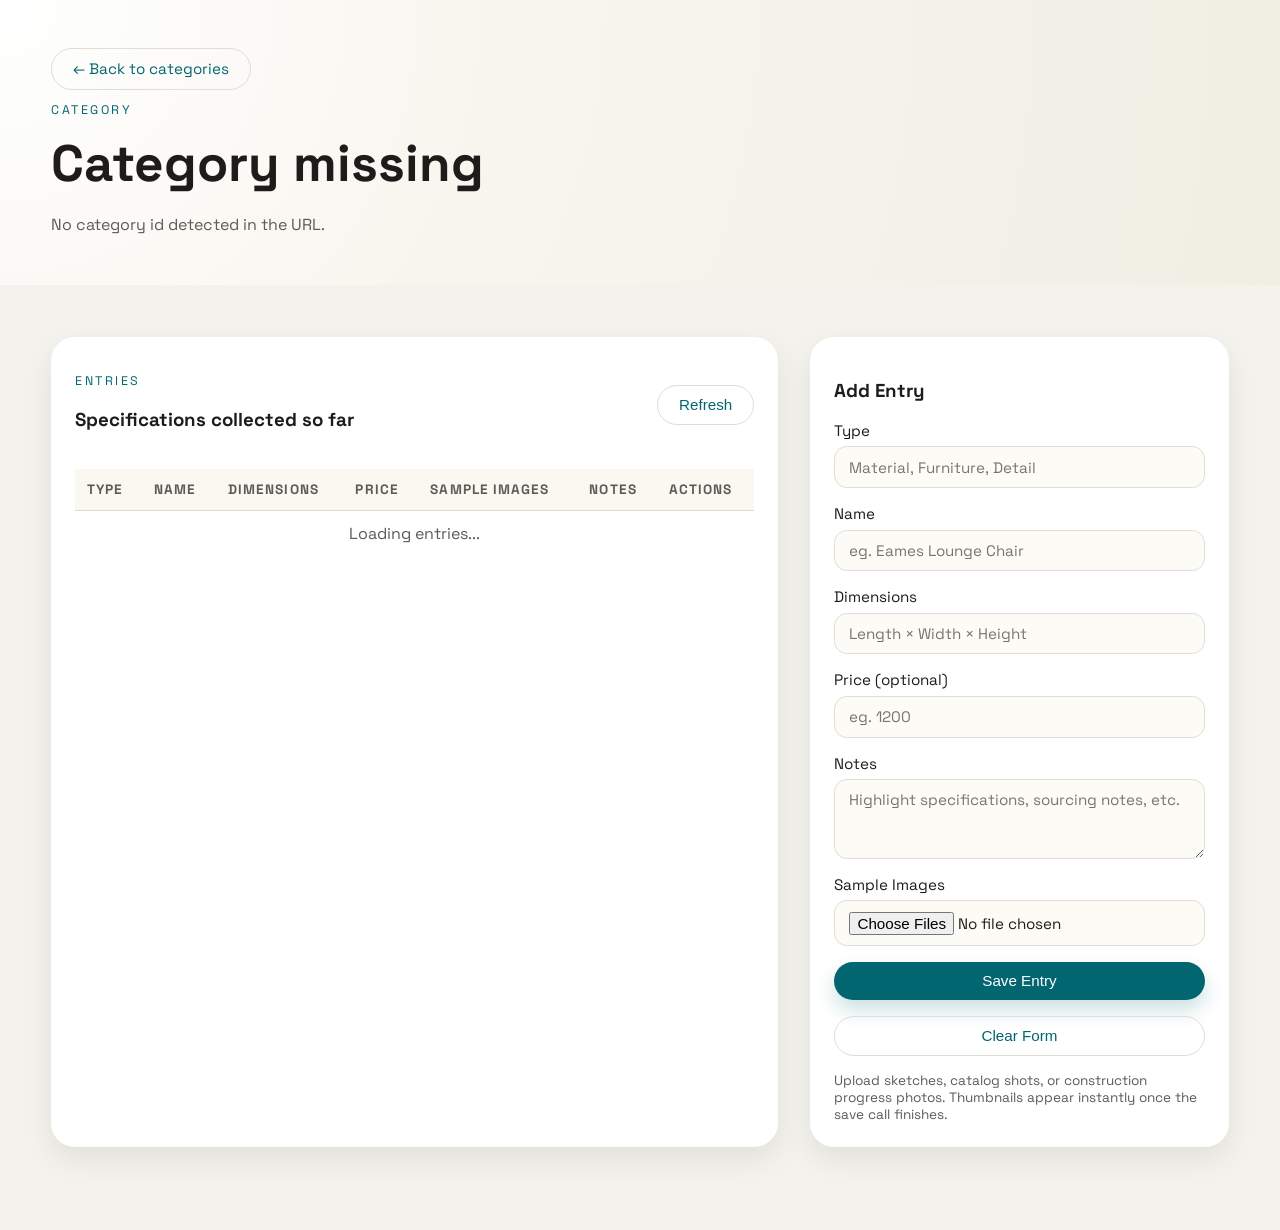
==== frontend/category.html @ 028d065e "Initials like bkend connection done, frontend dev done" ====
<!DOCTYPE html>
<html lang="en">
<head>
    <meta charset="UTF-8" />
    <meta name="viewport" content="width=device-width, initial-scale=1.0" />
    <title>Category Detail | Architecture Notes</title>
    <link rel="stylesheet" href="styles.css" />
</head>
<body data-page="category-detail">
    <header class="sub-hero">
        <div>
            <a href="./index.html" class="btn ghost">&#8592; Back to categories</a>
            <p class="eyebrow">Category</p>
            <h1 id="category-title">Loading...</h1>
            <p class="subtitle" id="category-summary">
                Fetching entries and images. Hang tight for a moment.
            </p>
        </div>
    </header>

    <main class="grid-two">
        <section class="panel">
            <div class="panel__header">
                <div>
                    <p class="eyebrow">Entries</p>
                    <h3>Specifications collected so far</h3>
                </div>
                <button id="refresh-entries" class="btn ghost">Refresh</button>
            </div>
            <div class="table-wrapper">
                <table>
                    <thead>
                        <tr>
                            <th>Type</th>
                            <th>Name</th>
                            <th>Dimensions</th>
                            <th>Price</th>
                            <th>Sample Images</th>
                            <th>Notes</th>
                            <th>Actions</th>
                        </tr>
                    </thead>
                    <tbody id="entries-table">
                        <tr>
                            <td colspan="7" class="empty-state">Loading entries...</td>
                        </tr>
                    </tbody>
                </table>
            </div>
        </section>

        <section class="panel sticky">
            <h3 id="entry-form-title">Add Entry</h3>
            <form id="entry-form" class="form__stack" enctype="multipart/form-data">
                <input type="hidden" name="entryId" id="entry-id" />
                <label>
                    Type
                    <input type="text" name="item_type" placeholder="Material, Furniture, Detail" required />
                </label>
                <label>
                    Name
                    <input type="text" name="name" placeholder="eg. Eames Lounge Chair" required />
                </label>
                <label>
                    Dimensions
                    <input type="text" name="dimensions" placeholder="Length × Width × Height" />
                </label>
                <label>
                    Price (optional)
                    <input type="number" step="0.01" name="price" placeholder="eg. 1200" />
                </label>
                <label>
                    Notes
                    <textarea name="notes" rows="3" placeholder="Highlight specifications, sourcing notes, etc."></textarea>
                </label>
                <label>
                    Sample Images
                    <input type="file" name="images" id="entry-images" accept="image/*" multiple />
                </label>
                <button type="submit" class="btn primary" id="entry-submit-btn">Save Entry</button>
                <button type="button" class="btn ghost" id="entry-cancel-btn">Clear Form</button>
                <p class="form__hint">
                    Upload sketches, catalog shots, or construction progress photos.
                    Thumbnails appear instantly once the save call finishes.
                </p>
            </form>
        </section>
    </main>

    <template id="entry-row-template">
        <tr>
            <td data-cell="type"></td>
            <td data-cell="name"></td>
            <td data-cell="dimensions"></td>
            <td data-cell="price"></td>
            <td data-cell="images"></td>
            <td data-cell="notes"></td>
            <td data-cell="actions"></td>
        </tr>
    </template>

    <template id="image-chip-template">
        <div class="image-chip">
            <img src="" alt="Entry" />
            <button type="button" class="btn icon" title="Delete image">✕</button>
        </div>
    </template>

    <div id="toast" class="toast" role="status" aria-live="polite"></div>

    <script src="app.js" type="module"></script>
</body>
</html>
---- frontend/styles.css ----
@import url("https://fonts.googleapis.com/css2?family=Space+Grotesk:wght@400;500;600&family=Inter:wght@400;500&display=swap");

:root {
    --bg: #f3f2ec;
    --panel: #ffffff;
    --accent: #026670;
    --accent-soft: #9fedd7;
    --text: #1d1c1a;
    --muted: #5d5b56;
    --border: #e0ded4;
    --shadow: 0 12px 30px rgba(0, 0, 0, 0.08);
}

* {
    box-sizing: border-box;
}

body {
    margin: 0;
    font-family: "Space Grotesk", "Inter", sans-serif;
    background: var(--bg);
    color: var(--text);
    min-height: 100vh;
}

img {
    max-width: 100%;
    display: block;
}

a {
    color: inherit;
    text-decoration: none;
}

.hero,
.sub-hero {
    display: grid;
    grid-template-columns: repeat(auto-fit, minmax(280px, 1fr));
    gap: 2rem;
    padding: 3rem clamp(1rem, 4vw, 4rem) 2rem;
    background: radial-gradient(circle at top left, #ffffff 0%, #f7f5ed 40%, #f0efe4 100%);
}

.hero__panel {
    background: var(--panel);
    padding: 2rem;
    border-radius: 1.5rem;
    box-shadow: var(--shadow);
}

.hero__content h1,
.sub-hero h1 {
    font-size: clamp(2rem, 4vw, 3.2rem);
    margin: 0.2rem 0 1rem;
}

.subtitle {
    color: var(--muted);
    line-height: 1.6;
    max-width: 60ch;
}

.muted {
    color: var(--muted);
}

.eyebrow {
    letter-spacing: 0.2em;
    text-transform: uppercase;
    font-size: 0.78rem;
    color: var(--accent);
}

main {
    padding: 1rem clamp(1rem, 4vw, 4rem) 3rem;
}

.panel {
    background: var(--panel);
    border-radius: 1.5rem;
    padding: 1.5rem;
    box-shadow: var(--shadow);
    margin-bottom: 2rem;
}

.panel__header {
    display: flex;
    justify-content: space-between;
    align-items: center;
    gap: 1rem;
    margin-bottom: 1.2rem;
}

.category-grid {
    display: grid;
    grid-template-columns: repeat(auto-fit, minmax(220px, 1fr));
    gap: 1rem;
}

.category-card {
    border: 1px solid var(--border);
    border-radius: 1rem;
    padding: 1.25rem;
    display: flex;
    justify-content: space-between;
    align-items: flex-end;
    background: #fffefa;
}

.category-card__title {
    font-size: 1.2rem;
    margin: 0 0 0.5rem;
}

.category-card__count {
    color: var(--muted);
    margin: 0;
}

.btn {
    border: none;
    border-radius: 999px;
    padding: 0.65rem 1.3rem;
    font-size: 0.95rem;
    cursor: pointer;
    transition: transform 0.15s ease, box-shadow 0.2s;
    display: inline-flex;
    align-items: center;
    justify-content: center;
    gap: 0.4rem;
}

.btn.primary {
    background: var(--accent);
    color: #ffffff;
    box-shadow: 0 10px 20px rgba(2, 102, 112, 0.2);
}

.btn.primary:hover {
    transform: translateY(-1px);
}

.btn.secondary {
    background: var(--accent-soft);
    color: #064b54;
}

.btn.ghost {
    background: transparent;
    color: var(--accent);
    border: 1px solid var(--border);
}

.btn.icon {
    border-radius: 8px;
    padding: 0.2rem 0.4rem;
    font-size: 0.85rem;
}

.form__stack {
    display: flex;
    flex-direction: column;
    gap: 1rem;
}

.form__stack label {
    display: flex;
    flex-direction: column;
    font-size: 0.95rem;
    gap: 0.4rem;
}

.form__stack input,
.form__stack textarea {
    border: 1px solid var(--border);
    border-radius: 0.8rem;
    padding: 0.65rem 0.9rem;
    font-family: inherit;
    font-size: 0.95rem;
    background: #fcfbf6;
}

.form__stack textarea {
    resize: vertical;
}

.form__hint {
    color: var(--muted);
    font-size: 0.85rem;
    margin: 0;
}

.table-wrapper {
    overflow-x: auto;
}

table {
    width: 100%;
    border-collapse: separate;
    border-spacing: 0;
}

th,
td {
    text-align: left;
    padding: 0.75rem;
    border-bottom: 1px solid var(--border);
    vertical-align: top;
}

th {
    font-size: 0.85rem;
    text-transform: uppercase;
    letter-spacing: 0.08em;
    color: var(--muted);
    background: #faf8f1;
}

tr:last-child td {
    border-bottom: none;
}

.empty-state {
    text-align: center;
    color: var(--muted);
}

.table-actions {
    display: flex;
    flex-wrap: wrap;
    gap: 0.4rem;
}

.image-chip {
    position: relative;
    border-radius: 0.8rem;
    overflow: hidden;
    margin-bottom: 0.4rem;
    max-width: 130px;
}

.image-chip img {
    width: 100%;
    height: 90px;
    object-fit: cover;
}

.image-chip .btn.icon {
    position: absolute;
    top: 4px;
    right: 4px;
    background: rgba(255, 255, 255, 0.85);
}

.toast {
    position: fixed;
    bottom: 1.5rem;
    right: 1.5rem;
    background: var(--accent);
    color: white;
    padding: 0.9rem 1.3rem;
    border-radius: 0.8rem;
    box-shadow: var(--shadow);
    opacity: 0;
    pointer-events: none;
    transition: opacity 0.3s ease, transform 0.3s ease;
    transform: translateY(10px);
}

.toast.show {
    opacity: 1;
    transform: translateY(0);
}

.grid-two {
    display: grid;
    grid-template-columns: 3fr 1.5fr;
    gap: 2rem;
    padding: clamp(1rem, 4vw, 4rem);
}

.sticky {
    position: sticky;
    top: 1.5rem;
}

@media (max-width: 960px) {
    .grid-two {
        grid-template-columns: 1fr;
    }

    .sticky {
        position: static;
    }
}
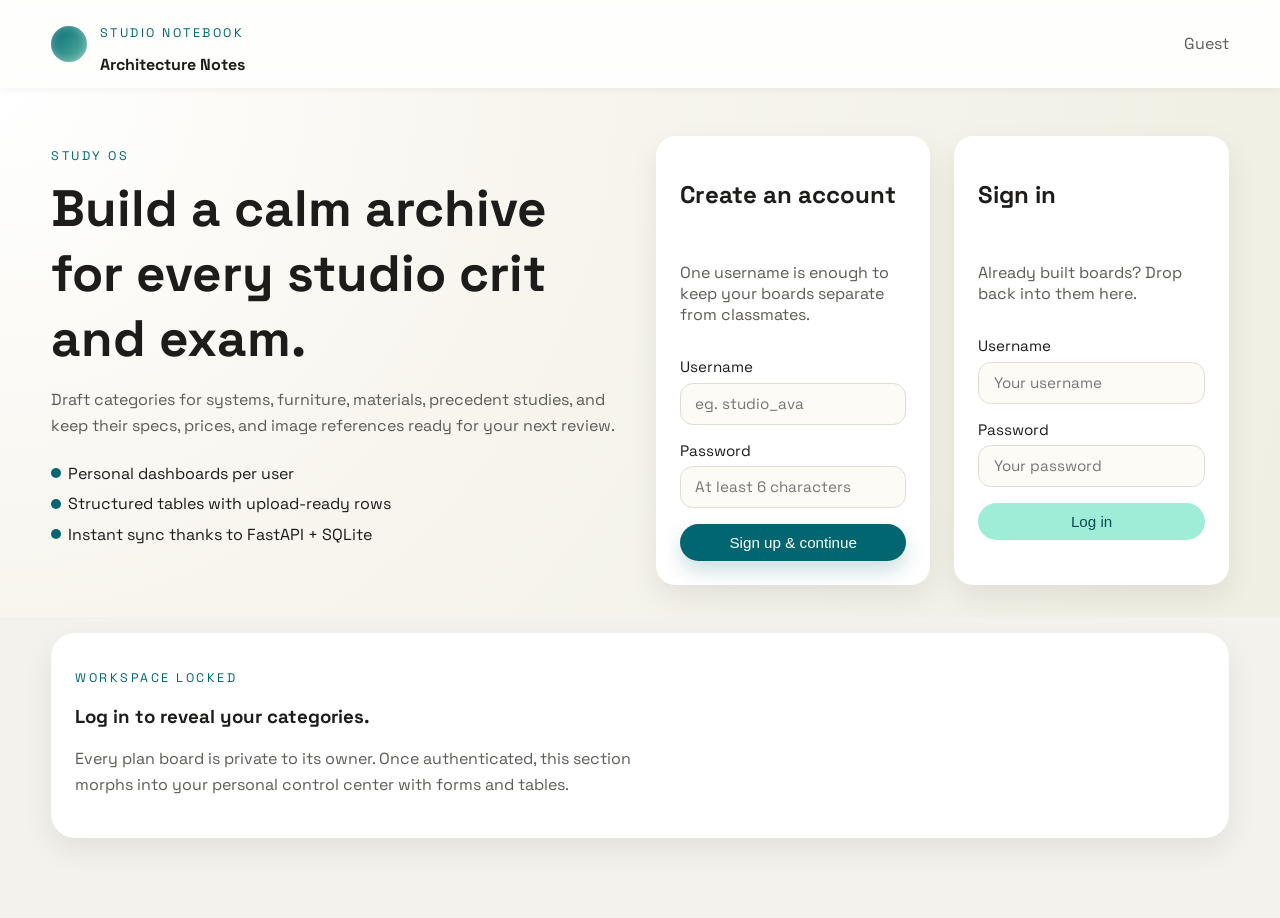
==== commit a56d10dc: "Transferring from NOTO to this repo" ====
--- a/frontend/category.html
+++ b/frontend/category.html
@@ -7,9 +7,25 @@
     <link rel="stylesheet" href="styles.css" />
 </head>
 <body data-page="category-detail">
+    <nav class="top-bar">
+        <div class="brand">
+            <span class="brand__mark"></span>
+            <div>
+                <p class="eyebrow">Studio Notebook</p>
+                <strong>Architecture Notes</strong>
+            </div>
+        </div>
+        <div class="top-bar__actions" id="nav-auth">
+            <p id="nav-username" class="muted"></p>
+            <div class="top-bar__cta">
+                <a href="./index.html" class="btn ghost">Boards</a>
+                <button id="nav-logout" class="btn ghost small">Log out</button>
+            </div>
+        </div>
+    </nav>
+
     <header class="sub-hero">
         <div>
-            <a href="./index.html" class="btn ghost">&#8592; Back to categories</a>
             <p class="eyebrow">Category</p>
             <h1 id="category-title">Loading...</h1>
             <p class="subtitle" id="category-summary">
--- a/frontend/styles.css
+++ b/frontend/styles.css
@@ -23,6 +23,44 @@
     min-height: 100vh;
 }
 
+.top-bar {
+    position: sticky;
+    top: 0;
+    z-index: 10;
+    display: flex;
+    justify-content: space-between;
+    align-items: center;
+    padding: 0.8rem clamp(1rem, 4vw, 4rem);
+    background: rgba(255, 255, 255, 0.9);
+    backdrop-filter: blur(8px);
+    box-shadow: 0 1px 10px rgba(0, 0, 0, 0.05);
+}
+
+.brand {
+    display: flex;
+    align-items: center;
+    gap: 0.8rem;
+}
+
+.brand__mark {
+    width: 36px;
+    height: 36px;
+    border-radius: 50%;
+    background: linear-gradient(135deg, #026670, #5db7a4);
+    box-shadow: inset 0 0 8px rgba(255, 255, 255, 0.4);
+}
+
+.top-bar__actions {
+    display: flex;
+    align-items: center;
+    gap: 0.8rem;
+}
+
+.top-bar__cta {
+    display: flex;
+    gap: 0.5rem;
+}
+
 img {
     max-width: 100%;
     display: block;
@@ -40,6 +78,16 @@
     gap: 2rem;
     padding: 3rem clamp(1rem, 4vw, 4rem) 2rem;
     background: radial-gradient(circle at top left, #ffffff 0%, #f7f5ed 40%, #f0efe4 100%);
+}
+
+.hero--split {
+    align-items: stretch;
+}
+
+.hero--dashboard {
+    align-items: center;
+    border-bottom: 1px solid var(--border);
+    background: radial-gradient(circle at 20% 20%, #ffffff 0%, #f7f5ed 45%, #e6f6f2 100%);
 }
 
 .hero__panel {
@@ -49,6 +97,108 @@
     box-shadow: var(--shadow);
 }
 
+.workspace-panel {
+    background: var(--panel);
+    border-radius: 1.5rem;
+    padding: 1.5rem;
+    box-shadow: var(--shadow);
+    display: flex;
+    flex-direction: column;
+    gap: 1.2rem;
+}
+
+.auth-stack {
+    display: grid;
+    grid-template-columns: repeat(auto-fit, minmax(260px, 1fr));
+    gap: 1.5rem;
+}
+
+.auth-card {
+    background: var(--panel);
+    border-radius: 1.2rem;
+    padding: 1.5rem;
+    box-shadow: var(--shadow);
+    display: flex;
+    flex-direction: column;
+    gap: 1rem;
+}
+
+.stat-grid {
+    display: grid;
+    grid-template-columns: repeat(auto-fit, minmax(140px, 1fr));
+    gap: 1rem;
+}
+
+.stat-card {
+    border: 1px solid var(--border);
+    border-radius: 1rem;
+    padding: 1rem 1.2rem;
+    background: #fffefa;
+    box-shadow: inset 0 0 0 1px rgba(255, 255, 255, 0.3);
+}
+
+.stat-card__value {
+    font-size: clamp(1.6rem, 4vw, 2.4rem);
+    margin: 0.3rem 0;
+}
+
+.workspace-note {
+    border: 1px dashed var(--accent);
+    border-radius: 1rem;
+    padding: 1rem 1.2rem;
+    background: rgba(2, 102, 112, 0.06);
+}
+
+.pulse-list {
+    list-style: none;
+    padding: 0;
+    margin: 1.4rem 0 0;
+    display: grid;
+    gap: 1rem;
+}
+
+.pulse-list li {
+    padding: 1rem 1.2rem;
+    border-radius: 1rem;
+    border: 1px solid var(--border);
+    background: #ffffff;
+    box-shadow: 0 8px 18px rgba(0, 0, 0, 0.05);
+}
+
+.pulse-list strong {
+    display: block;
+    margin-bottom: 0.35rem;
+}
+
+.cta-row {
+    display: flex;
+    flex-wrap: wrap;
+    gap: 0.8rem;
+    margin-top: 1.2rem;
+}
+
+.hero__bullets {
+    list-style: none;
+    padding: 0;
+    margin: 1.5rem 0 0;
+    display: grid;
+    gap: 0.6rem;
+}
+
+.hero__bullets li {
+    display: flex;
+    align-items: center;
+    gap: 0.4rem;
+}
+
+.hero__bullets li::before {
+    content: "";
+    width: 10px;
+    height: 10px;
+    border-radius: 50%;
+    background: var(--accent);
+}
+
 .hero__content h1,
 .sub-hero h1 {
     font-size: clamp(2rem, 4vw, 3.2rem);
@@ -74,6 +224,12 @@
 
 main {
     padding: 1rem clamp(1rem, 4vw, 4rem) 3rem;
+}
+
+.main-flow {
+    display: flex;
+    flex-direction: column;
+    gap: 1.5rem;
 }
 
 .panel {
@@ -84,12 +240,34 @@
     margin-bottom: 2rem;
 }
 
+.panel__subheader {
+    margin-bottom: 1rem;
+}
+
 .panel__header {
     display: flex;
     justify-content: space-between;
     align-items: center;
     gap: 1rem;
     margin-bottom: 1.2rem;
+}
+
+.app-shell__grid {
+    display: grid;
+    grid-template-columns: repeat(auto-fit, minmax(260px, 1fr));
+    gap: 1.5rem;
+}
+
+.card {
+    background: #fffefa;
+    border: 1px solid var(--border);
+    border-radius: 1.2rem;
+    padding: 1.3rem;
+}
+
+.app-shell.hidden,
+.hidden {
+    display: none !important;
 }
 
 .category-grid {
@@ -129,6 +307,11 @@
     align-items: center;
     justify-content: center;
     gap: 0.4rem;
+}
+
+.btn.small {
+    padding: 0.4rem 0.9rem;
+    font-size: 0.85rem;
 }
 
 .btn.primary {
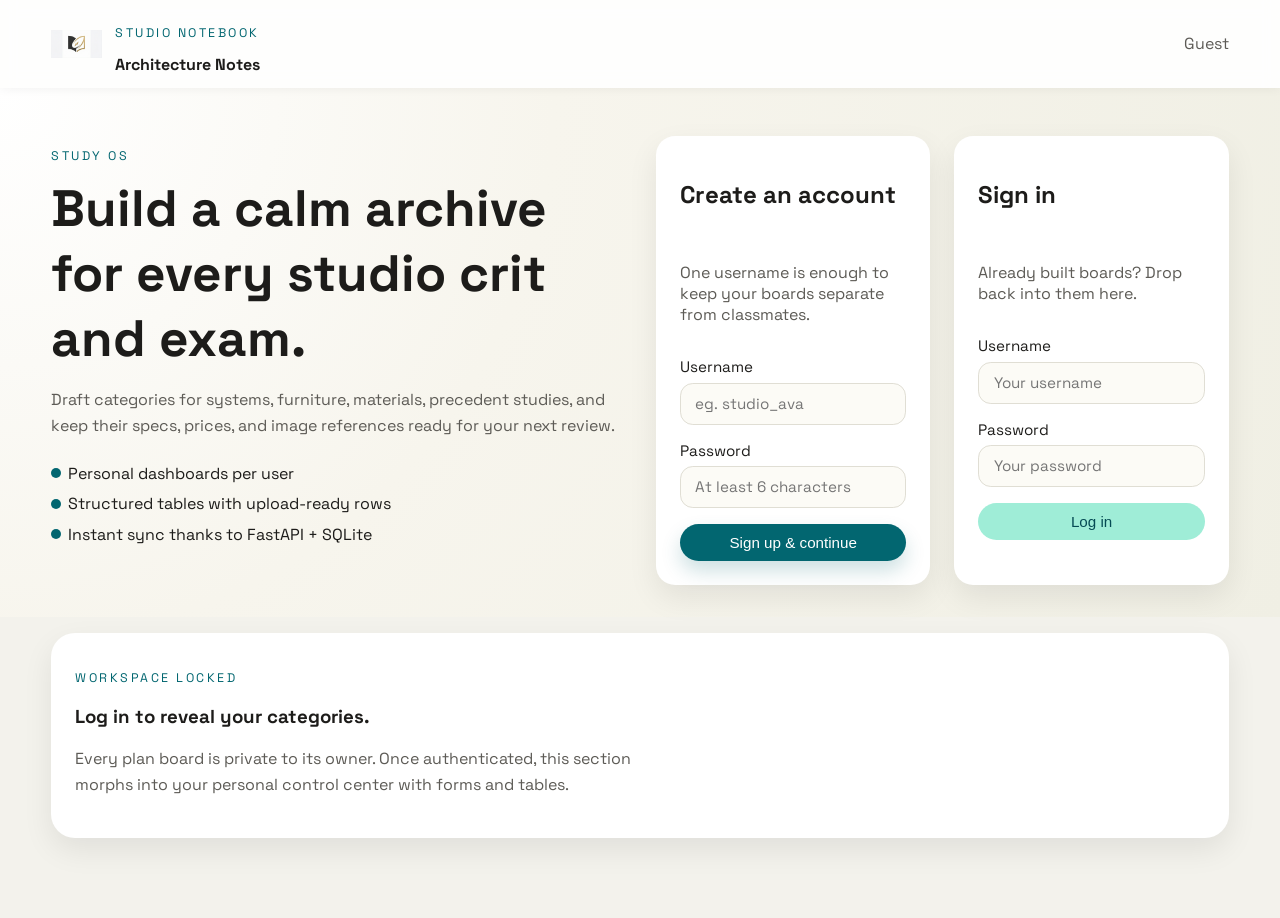
==== commit 9fe87368: "Logo" ====
--- a/frontend/category.html
+++ b/frontend/category.html
@@ -9,7 +9,7 @@
 <body data-page="category-detail">
     <nav class="top-bar">
         <div class="brand">
-            <span class="brand__mark"></span>
+            <img src="StudioNotebook_Logo.png" alt="StudioNotebook logo" class="brand__logo" />
             <div>
                 <p class="eyebrow">Studio Notebook</p>
                 <strong>Architecture Notes</strong>
@@ -105,13 +105,13 @@
 
     <template id="entry-row-template">
         <tr>
-            <td data-cell="type"></td>
-            <td data-cell="name"></td>
-            <td data-cell="dimensions"></td>
-            <td data-cell="price"></td>
-            <td data-cell="images"></td>
-            <td data-cell="notes"></td>
-            <td data-cell="actions"></td>
+            <td data-cell="type" data-label="Type"></td>
+            <td data-cell="name" data-label="Name"></td>
+            <td data-cell="dimensions" data-label="Dimensions"></td>
+            <td data-cell="price" data-label="Price"></td>
+            <td data-cell="images" data-label="Sample Images"></td>
+            <td data-cell="notes" data-label="Notes"></td>
+            <td data-cell="actions" data-label="Actions"></td>
         </tr>
     </template>
 
--- a/frontend/styles.css
+++ b/frontend/styles.css
@@ -15,12 +15,18 @@
     box-sizing: border-box;
 }
 
+html {
+    width: 100%;
+    overflow-x: hidden;
+}
+
 body {
     margin: 0;
     font-family: "Space Grotesk", "Inter", sans-serif;
     background: var(--bg);
     color: var(--text);
     min-height: 100vh;
+    overflow-x: hidden;
 }
 
 .top-bar {
@@ -42,12 +48,11 @@
     gap: 0.8rem;
 }
 
-.brand__mark {
-    width: 36px;
-    height: 36px;
-    border-radius: 50%;
-    background: linear-gradient(135deg, #026670, #5db7a4);
-    box-shadow: inset 0 0 8px rgba(255, 255, 255, 0.4);
+.brand__logo {
+    width: clamp(44px, 4vw, 58px);
+    height: auto;
+    object-fit: contain;
+    flex-shrink: 0;
 }
 
 .top-bar__actions {
@@ -477,3 +482,162 @@
         position: static;
     }
 }
+
+@media (max-width: 720px) {
+    .top-bar {
+        flex-direction: column;
+        align-items: flex-start;
+        gap: 0.6rem;
+    }
+
+    .top-bar__actions {
+        width: 100%;
+        justify-content: space-between;
+        flex-wrap: wrap;
+    }
+
+    .top-bar__cta {
+        width: 100%;
+        gap: 0.5rem;
+        justify-content: flex-start;
+    }
+
+    .top-bar__cta .btn {
+        flex: 1;
+    }
+
+    .hero,
+    .sub-hero {
+        padding: 2rem 1rem 1.5rem;
+        grid-template-columns: 1fr;
+    }
+
+    main {
+        padding: 0.5rem 1rem 2rem;
+    }
+
+    .panel,
+    .workspace-panel,
+    .card {
+        padding: 1rem;
+        border-radius: 1rem;
+    }
+
+    .category-card {
+        flex-direction: column;
+        align-items: flex-start;
+        gap: 0.6rem;
+    }
+
+    .app-shell__grid,
+    .auth-stack {
+        grid-template-columns: 1fr;
+    }
+
+    .table-wrapper {
+        margin: 0 -0.5rem;
+    }
+}
+
+@media (max-width: 640px) {
+    table,
+    thead,
+    tbody,
+    th,
+    td,
+    tr {
+        display: block;
+    }
+
+    thead {
+        position: absolute;
+        left: -9999px;
+        opacity: 0;
+    }
+
+    tbody tr {
+        border: 1px solid var(--border);
+        border-radius: 1rem;
+        padding: 0.9rem;
+        margin-bottom: 1rem;
+        background: #fffefa;
+    }
+
+    tbody td {
+        border: none;
+        padding: 0.4rem 0;
+        display: flex;
+        justify-content: space-between;
+        gap: 1rem;
+        align-items: flex-start;
+    }
+
+    tbody td::before {
+        content: attr(data-label);
+        font-weight: 600;
+        color: var(--muted);
+        flex: 0 0 45%;
+    }
+
+    tbody td[data-cell="images"] {
+        flex-direction: column;
+    }
+
+    .table-actions {
+        flex-direction: column;
+        align-items: stretch;
+    }
+
+    .btn.small {
+        width: 100%;
+    }
+}
+
+@media (max-width: 420px) {
+    body {
+        font-size: 0.95rem;
+    }
+
+    .top-bar {
+        padding: 0.8rem 0.9rem;
+    }
+
+    .top-bar__actions,
+    .top-bar__cta {
+        gap: 0.4rem;
+    }
+
+    .top-bar__cta .btn {
+        flex: auto;
+        min-width: calc(50% - 0.5rem);
+    }
+
+    .panel,
+    .workspace-panel,
+    .card,
+    .table-wrapper,
+    main,
+    .hero,
+    .sub-hero {
+        margin: 0;
+        padding-left: 0.8rem;
+        padding-right: 0.8rem;
+    }
+
+    .table-wrapper {
+        margin: 0;
+    }
+
+    .cta-row {
+        flex-direction: column;
+    }
+
+    tbody td {
+        flex-direction: column;
+        gap: 0.3rem;
+    }
+
+    tbody td::before {
+        flex: 0 0 auto;
+    }
+}
